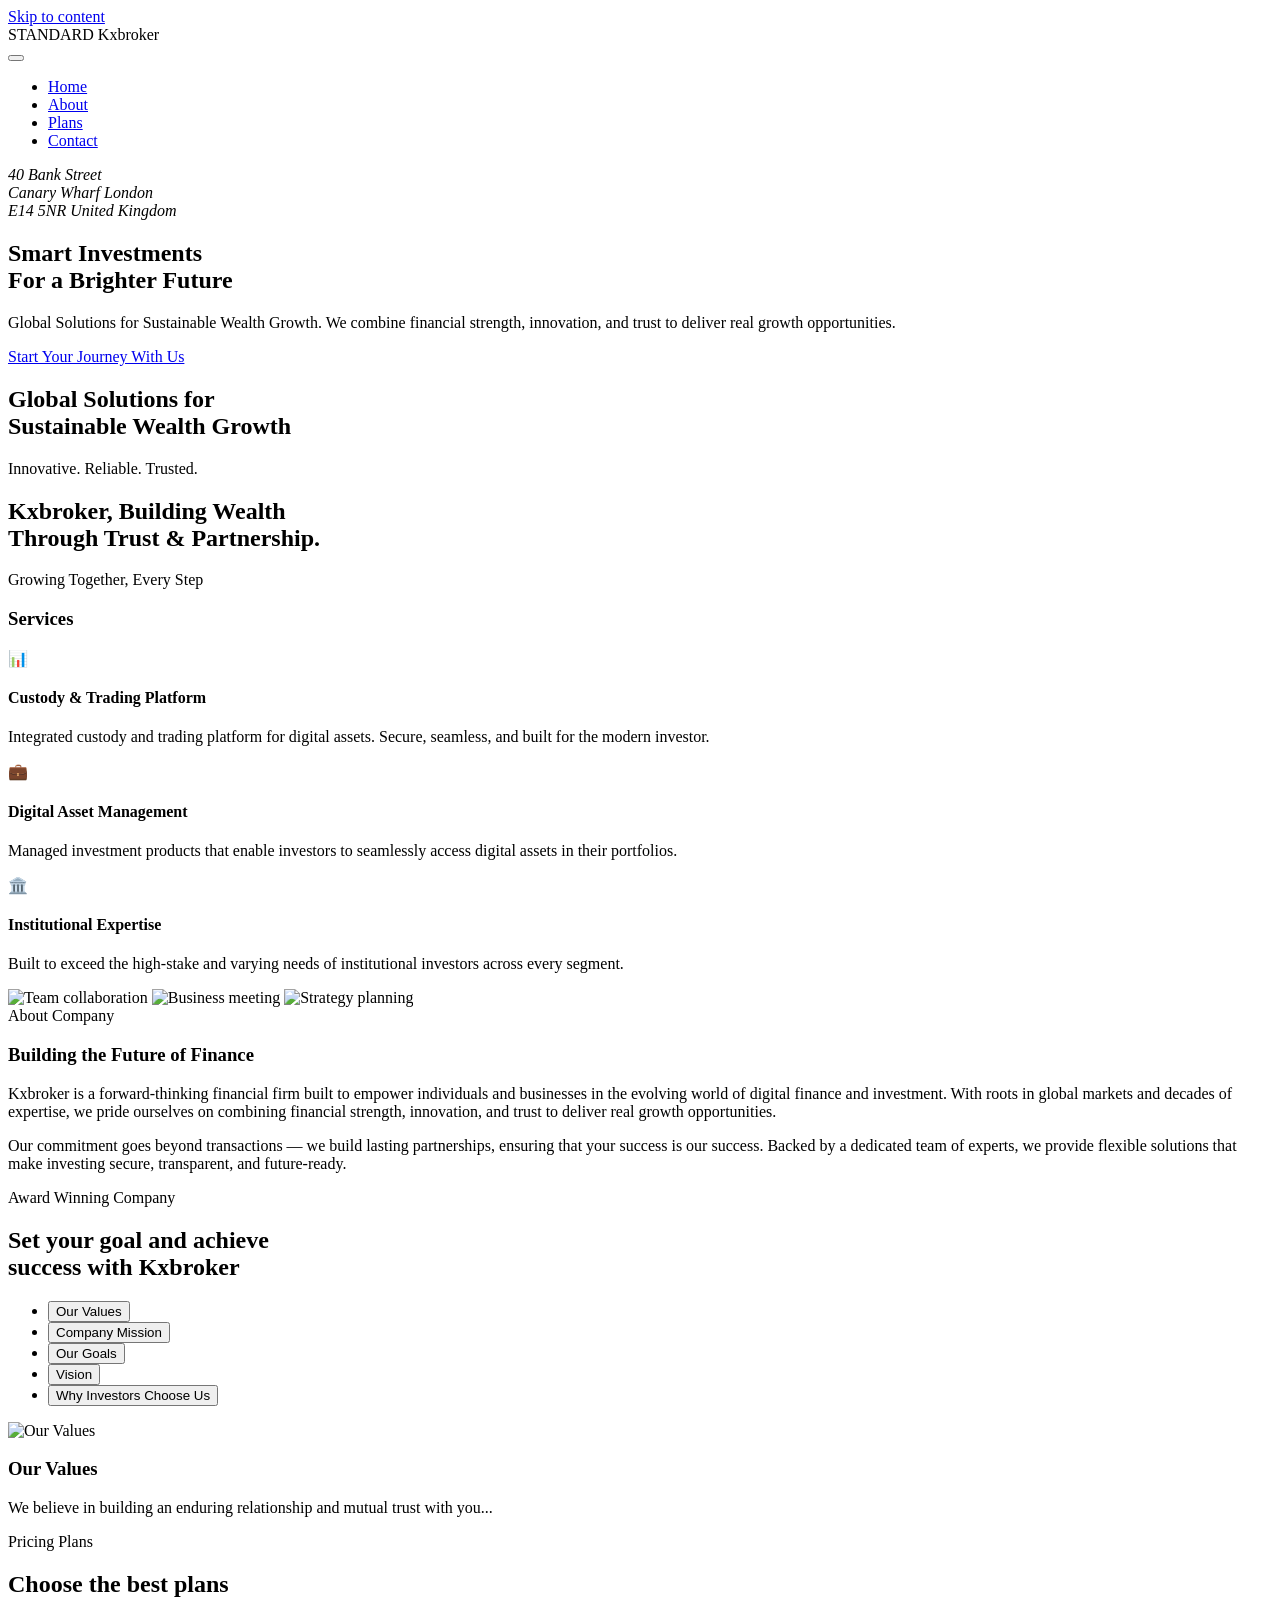
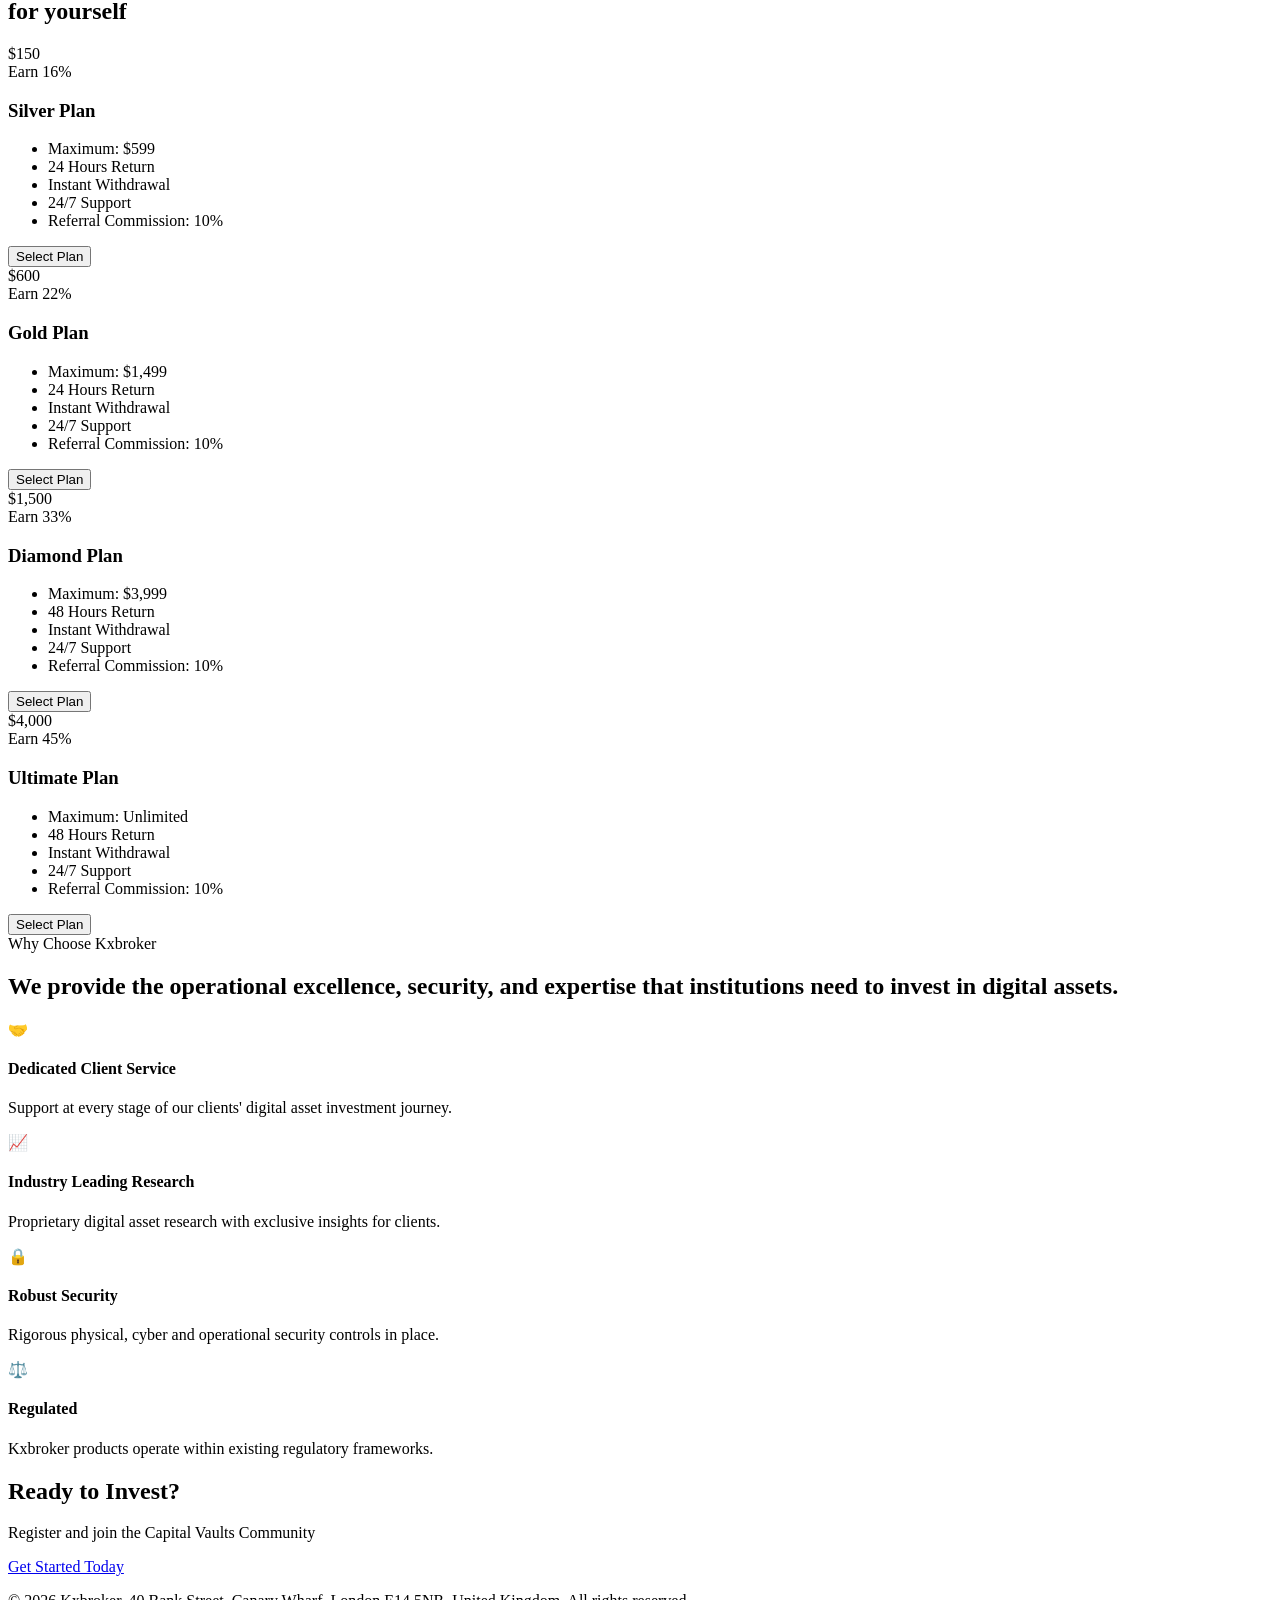
==== index.html @ 9b3bb91c "Rename index_Version2.html to index.html" ====
<!doctype html>
<html lang="en">
<head>
  <meta charset="utf-8" />
  <meta name="viewport" content="width=device-width,initial-scale=1" />
  <title>Kxbroker - Smart Investments For a Brighter Future</title>
  <meta name="description" content="Kxbroker — secure custody, trading, and digital asset management for institutional and retail investors. Responsive, accessible static landing page built with HTML, CSS and vanilla JavaScript." />

  <!-- Open Graph -->
  <meta property="og:title" content="Kxbroker - Smart Investments For a Brighter Future" />
  <meta property="og:description" content="Secure custody, trading, and digital asset management for institutional and retail investors." />
  <meta property="og:type" content="website" />
  <meta property="og:locale" content="en_GB" />
  <meta name="twitter:card" content="summary_large_image" />

  <!-- Fonts: preconnect + swap -->
  <link rel="preconnect" href="https://fonts.googleapis.com">
  <link rel="preconnect" href="https://fonts.gstatic.com" crossorigin>
  <link href="https://fonts.googleapis.com/css2?family=Inter:wght@300;400;500;600;700;800&display=swap" rel="stylesheet">

  <link rel="stylesheet" href="styles.css">

  <!-- Organization structured data -->
  <script type="application/ld+json">
  {
    "@context": "https://schema.org",
    "@type": "Organization",
    "name": "Kxbroker",
    "url": "https://example.com",
    "logo": "",
    "address": {
      "@type": "PostalAddress",
      "streetAddress": "40 Bank Street",
      "addressLocality": "Canary Wharf",
      "addressRegion": "London",
      "postalCode": "E14 5NR",
      "addressCountry": "GB"
    }
  }
  </script>
</head>
<body>
  <a class="skip-link" href="#main">Skip to content</a>

  <!-- Navbar -->
  <header class="sv-navbar" role="banner">
    <div class="sv-logo" aria-hidden="false">STANDARD <span>Kxbroker</span></div>

    <button id="sv-nav-toggle" class="sv-nav-toggle" aria-controls="sv-primary-nav" aria-expanded="false" aria-label="Open navigation">
      <span class="hamburger" aria-hidden="true"></span>
    </button>

    <nav id="sv-primary-nav" class="sv-nav" role="navigation" aria-label="Primary">
      <ul class="sv-nav-links">
        <li><a href="#home" aria-current="page">Home</a></li>
        <li><a href="#about">About</a></li>
        <li><a href="#plans">Plans</a></li>
        <li><a href="#contact">Contact</a></li>
      </ul>
    </nav>

    <address class="sv-address">
      40 Bank Street<br>Canary Wharf London<br>E14 5NR United Kingdom
    </address>
  </header>

  <main id="main" tabindex="-1">
    <!-- Hero -->
    <section class="sv-hero" id="home" aria-labelledby="hero-heading">
      <div class="diamond diamond-1" aria-hidden="true"></div>
      <h1 id="hero-heading">Smart Investments<br>For a <span class="highlight">Brighter</span> Future</h1>
      <p>Global Solutions for Sustainable Wealth Growth. We combine financial strength, innovation, and trust to deliver real growth opportunities.</p>
      <a href="#plans" class="sv-btn">Start Your Journey With Us</a>
    </section>

    <!-- Tagline -->
    <section class="sv-tagline" aria-labelledby="tagline-heading">
      <h2 id="tagline-heading">Global Solutions for<br>Sustainable Wealth Growth</h2>
      <div class="keywords">Innovative. Reliable. Trusted.</div>
    </section>

    <!-- Section Header -->
    <div class="sv-section-header">
      <h2>Kxbroker, Building Wealth<br>Through Trust &amp; Partnership.</h2>
      <div class="subtitle">Growing Together, Every Step</div>
    </div>

    <!-- Services -->
    <section class="sv-services" aria-labelledby="services-heading">
      <h3 id="services-heading" class="visually-hidden">Services</h3>
      <article class="sv-service-card" aria-labelledby="service-1-title">
        <div class="sv-service-icon" aria-hidden="true">📊</div>
        <h4 id="service-1-title">Custody &amp; Trading Platform</h4>
        <p>Integrated custody and trading platform for digital assets. Secure, seamless, and built for the modern investor.</p>
      </article>

      <article class="sv-service-card" aria-labelledby="service-2-title">
        <div class="sv-service-icon" aria-hidden="true">💼</div>
        <h4 id="service-2-title">Digital Asset Management</h4>
        <p>Managed investment products that enable investors to seamlessly access digital assets in their portfolios.</p>
      </article>

      <article class="sv-service-card" aria-labelledby="service-3-title">
        <div class="sv-service-icon" aria-hidden="true">🏛️</div>
        <h4 id="service-3-title">Institutional Expertise</h4>
        <p>Built to exceed the high-stake and varying needs of institutional investors across every segment.</p>
      </article>
    </section>

    <!-- About -->
    <section class="sv-about" id="about" aria-labelledby="about-heading">
      <div class="sv-about-images" aria-hidden="true">
        <img loading="lazy" src="https://images.unsplash.com/photo-1522071820081-009f0129c71c?w=800&h=1000&fit=crop&auto=format" alt="Team collaboration" class="img-tall">
        <img loading="lazy" src="https://images.unsplash.com/photo-1600880292203-757bb62b4baf?w=800&h=480&fit=crop&auto=format" alt="Business meeting">
        <img loading="lazy" src="https://images.unsplash.com/photo-1553877522-43269d4ea984?w=800&h=480&fit=crop&auto=format" alt="Strategy planning">
      </div>
      <div class="sv-about-text">
        <div class="subtitle">About Company</div>
        <h3 id="about-heading">Building the Future of Finance</h3>
        <p>Kxbroker is a forward-thinking financial firm built to empower individuals and businesses in the evolving world of digital finance and investment. With roots in global markets and decades of expertise, we pride ourselves on combining financial strength, innovation, and trust to deliver real growth opportunities.</p>
        <p>Our commitment goes beyond transactions — we build lasting partnerships, ensuring that your success is our success. Backed by a dedicated team of experts, we provide flexible solutions that make investing secure, transparent, and future-ready.</p>
      </div>
    </section>

    <!-- Tabs Section -->
    <section class="sv-tabs-section" aria-labelledby="tabs-heading">
      <div class="sv-tabs-header">
        <div class="subtitle">Award Winning Company</div>
        <h2 id="tabs-heading">Set your goal and achieve<br>success with Kxbroker</h2>

        <ul class="sv-tabs-nav" role="tablist" id="tabs-list">
          <li role="presentation"><button role="tab" aria-selected="true" data-index="0">Our Values</button></li>
          <li role="presentation"><button role="tab" aria-selected="false" data-index="1">Company Mission</button></li>
          <li role="presentation"><button role="tab" aria-selected="false" data-index="2">Our Goals</button></li>
          <li role="presentation"><button role="tab" aria-selected="false" data-index="3">Vision</button></li>
          <li role="presentation"><button role="tab" aria-selected="false" data-index="4">Why Investors Choose Us</button></li>
        </ul>
      </div>

      <div class="sv-tab-content active" data-tab="0" role="tabpanel">
        <img loading="lazy" src="https://images.unsplash.com/photo-1521791136064-7986c2920216?w=800&h=533&fit=crop&auto=format" alt="Our Values">
        <div class="sv-tab-text">
          <h3>Our Values</h3>
          <p>We believe in building an enduring relationship and mutual trust with you...</p>
        </div>
      </div>

      <div class="sv-tab-content" data-tab="1" role="tabpanel" hidden>
        <img loading="lazy" src="https://images.unsplash.com/photo-1531482615713-2afd69097998?w=800&h=533&fit=crop&auto=format" alt="Company Mission">
        <div class="sv-tab-text">
          <h3>Company Mission</h3>
          <p>Our mission is to create the most compelling Investment company of the 21st century...</p>
        </div>
      </div>

      <div class="sv-tab-content" data-tab="2" role="tabpanel" hidden>
        <img loading="lazy" src="https://images.unsplash.com/photo-1573164713714-d95e436ab8d6?w=800&h=533&fit=crop&auto=format" alt="Our Goals">
        <div class="sv-tab-text">
          <h3>Our Goals</h3>
          <p>Our goal is to enter the market of big players...</p>
        </div>
      </div>

      <div class="sv-tab-content" data-tab="3" role="tabpanel" hidden>
        <img loading="lazy" src="https://images.unsplash.com/photo-1552664730-d307ca884978?w=800&h=533&fit=crop&auto=format" alt="Vision">
        <div class="sv-tab-text">
          <h3>Vision</h3>
          <p>We go to the core of providing the best possible solutions always — Advanced AI technology to make investment strategies simpler and seamless.</p>
        </div>
      </div>

      <div class="sv-tab-content" data-tab="4" role="tabpanel" hidden>
        <img loading="lazy" src="https://images.unsplash.com/photo-1517245386807-bb43f82c33c4?w=800&h=533&fit=crop&auto=format" alt="Why Choose Us">
        <div class="sv-tab-text">
          <h3>Why Investors Choose Us</h3>
          <p>With the industry's longest track record, Kxbroker is the trusted partner for institutional and individual investors interested in digital currencies.</p>
        </div>
      </div>
    </section>

    <!-- Pricing -->
    <section class="sv-pricing" id="plans" aria-labelledby="pricing-heading">
      <div class="sv-section-header">
        <div class="subtitle">Pricing Plans</div>
        <h2 id="pricing-heading">Choose the best plans<br>for yourself</h2>
      </div>

      <div class="sv-pricing-grid">
        <div class="sv-pricing-card" aria-labelledby="plan-silver">
          <div class="price">$150</div>
          <div class="earn">Earn 16%</div>
          <h3 id="plan-silver">Silver Plan</h3>
          <ul>
            <li>Maximum: $599</li>
            <li>24 Hours Return</li>
            <li>Instant Withdrawal</li>
            <li>24/7 Support</li>
            <li>Referral Commission: 10%</li>
          </ul>
          <button class="sv-btn full-width" type="button">Select Plan</button>
        </div>

        <div class="sv-pricing-card featured" aria-labelledby="plan-gold">
          <div class="price">$600</div>
          <div class="earn">Earn 22%</div>
          <h3 id="plan-gold">Gold Plan</h3>
          <ul>
            <li>Maximum: $1,499</li>
            <li>24 Hours Return</li>
            <li>Instant Withdrawal</li>
            <li>24/7 Support</li>
            <li>Referral Commission: 10%</li>
          </ul>
          <button class="sv-btn full-width" type="button">Select Plan</button>
        </div>

        <div class="sv-pricing-card" aria-labelledby="plan-diamond">
          <div class="price">$1,500</div>
          <div class="earn">Earn 33%</div>
          <h3 id="plan-diamond">Diamond Plan</h3>
          <ul>
            <li>Maximum: $3,999</li>
            <li>48 Hours Return</li>
            <li>Instant Withdrawal</li>
            <li>24/7 Support</li>
            <li>Referral Commission: 10%</li>
          </ul>
          <button class="sv-btn full-width" type="button">Select Plan</button>
        </div>

        <div class="sv-pricing-card" aria-labelledby="plan-ultimate">
          <div class="price">$4,000</div>
          <div class="earn">Earn 45%</div>
          <h3 id="plan-ultimate">Ultimate Plan</h3>
          <ul>
            <li>Maximum: Unlimited</li>
            <li>48 Hours Return</li>
            <li>Instant Withdrawal</li>
            <li>24/7 Support</li>
            <li>Referral Commission: 10%</li>
          </ul>
          <button class="sv-btn full-width" type="button">Select Plan</button>
        </div>
      </div>
    </section>

    <!-- Why Choose -->
    <section class="sv-why" aria-labelledby="why-heading">
      <div class="sv-why-header">
        <div class="subtitle">Why Choose Kxbroker</div>
        <h2 id="why-heading">We provide the operational excellence, security, and expertise that institutions need to invest in digital assets.</h2>
      </div>
      <div class="sv-why-grid">
        <div class="sv-why-card">
          <div class="sv-why-icon" aria-hidden="true">🤝</div>
          <div>
            <h4>Dedicated Client Service</h4>
            <p>Support at every stage of our clients' digital asset investment journey.</p>
          </div>
        </div>
        <div class="sv-why-card">
          <div class="sv-why-icon" aria-hidden="true">📈</div>
          <div>
            <h4>Industry Leading Research</h4>
            <p>Proprietary digital asset research with exclusive insights for clients.</p>
          </div>
        </div>
        <div class="sv-why-card">
          <div class="sv-why-icon" aria-hidden="true">🔒</div>
          <div>
            <h4>Robust Security</h4>
            <p>Rigorous physical, cyber and operational security controls in place.</p>
          </div>
        </div>
        <div class="sv-why-card">
          <div class="sv-why-icon" aria-hidden="true">⚖️</div>
          <div>
            <h4>Regulated</h4>
            <p>Kxbroker products operate within existing regulatory frameworks.</p>
          </div>
        </div>
      </div>
    </section>

    <!-- CTA -->
    <section class="sv-cta" id="contact" aria-labelledby="cta-heading">
      <div class="diamond diamond-2" aria-hidden="true"></div>
      <h2 id="cta-heading">Ready to Invest?</h2>
      <p>Register and join the Capital Vaults Community</p>
      <a href="#plans" class="sv-btn">Get Started Today</a>
    </section>
  </main>

  <!-- Footer -->
  <footer class="sv-footer" role="contentinfo">
    <p>© 2026 Kxbroker. 40 Bank Street, Canary Wharf, London E14 5NR, United Kingdom. All rights reserved.</p>
  </footer>

  <script src="script.js" defer></script>
</body>
</html>
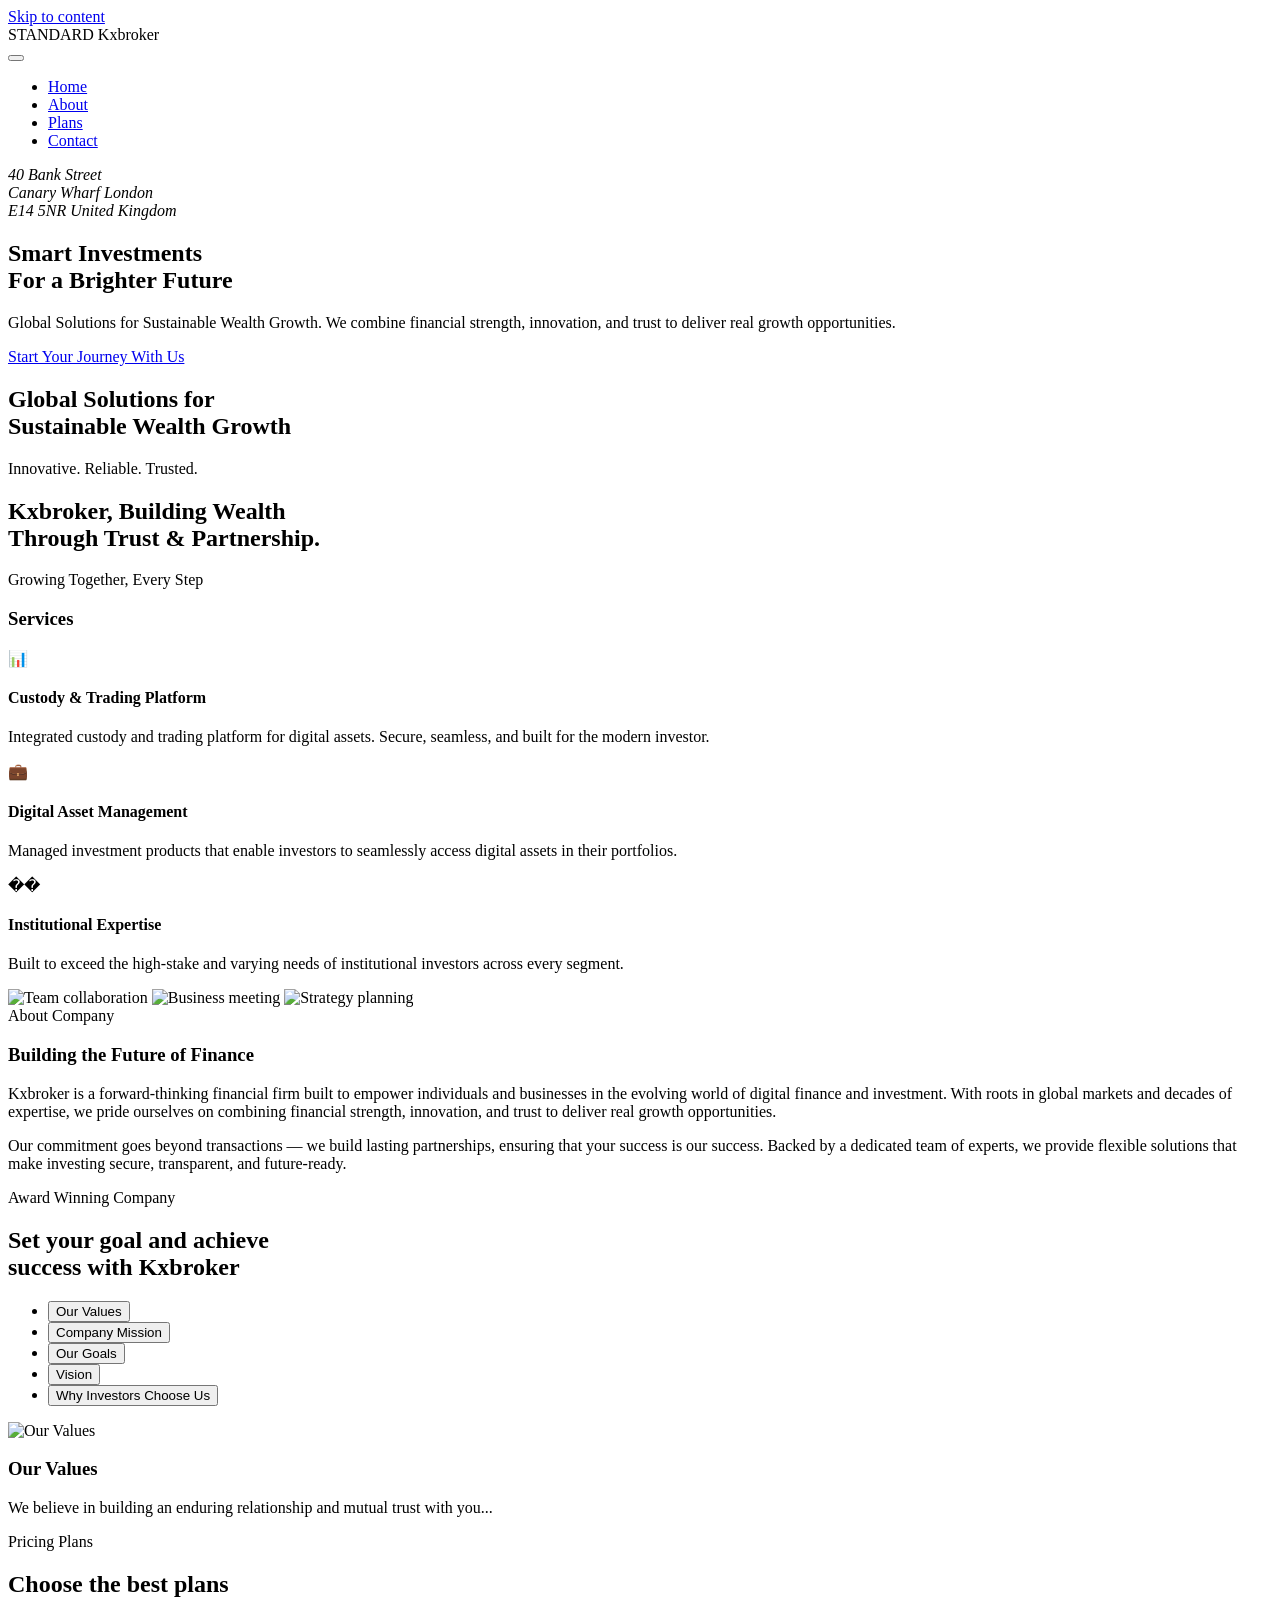
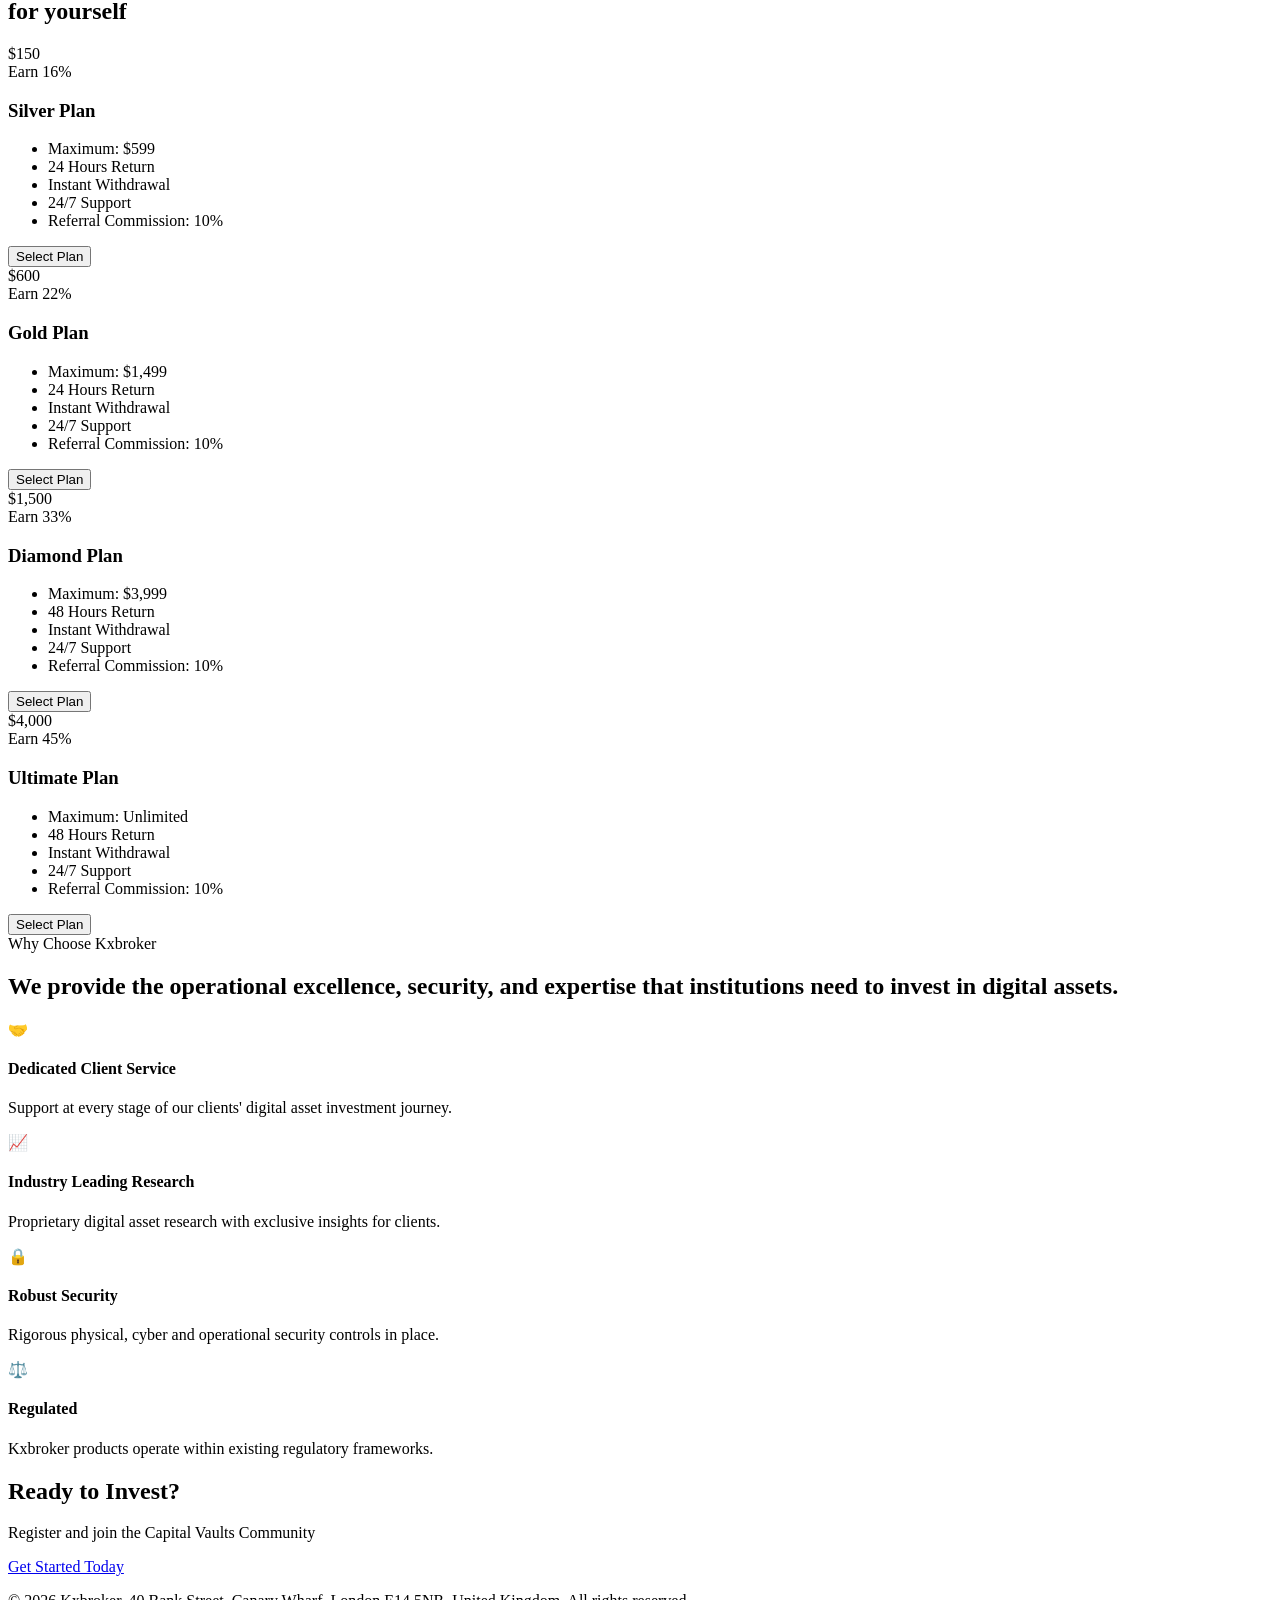
==== commit 6bd84d64: "Fix: reference assets from site root (/styles.css, /script.js) to ensure Vercel serves them" ====
--- a/index.html
+++ b/index.html
@@ -18,7 +18,7 @@
   <link rel="preconnect" href="https://fonts.gstatic.com" crossorigin>
   <link href="https://fonts.googleapis.com/css2?family=Inter:wght@300;400;500;600;700;800&display=swap" rel="stylesheet">
 
-  <link rel="stylesheet" href="styles.css">
+  <link rel="stylesheet" href="/styles.css">
 
   <!-- Organization structured data -->
   <script type="application/ld+json">
@@ -101,7 +101,7 @@
       </article>
 
       <article class="sv-service-card" aria-labelledby="service-3-title">
-        <div class="sv-service-icon" aria-hidden="true">🏛️</div>
+        <div class="sv-service-icon" aria-hidden="true">��️</div>
         <h4 id="service-3-title">Institutional Expertise</h4>
         <p>Built to exceed the high-stake and varying needs of institutional investors across every segment.</p>
       </article>
@@ -296,6 +296,6 @@
     <p>© 2026 Kxbroker. 40 Bank Street, Canary Wharf, London E14 5NR, United Kingdom. All rights reserved.</p>
   </footer>
 
-  <script src="script.js" defer></script>
+  <script src="/script.js" defer></script>
 </body>
 </html>
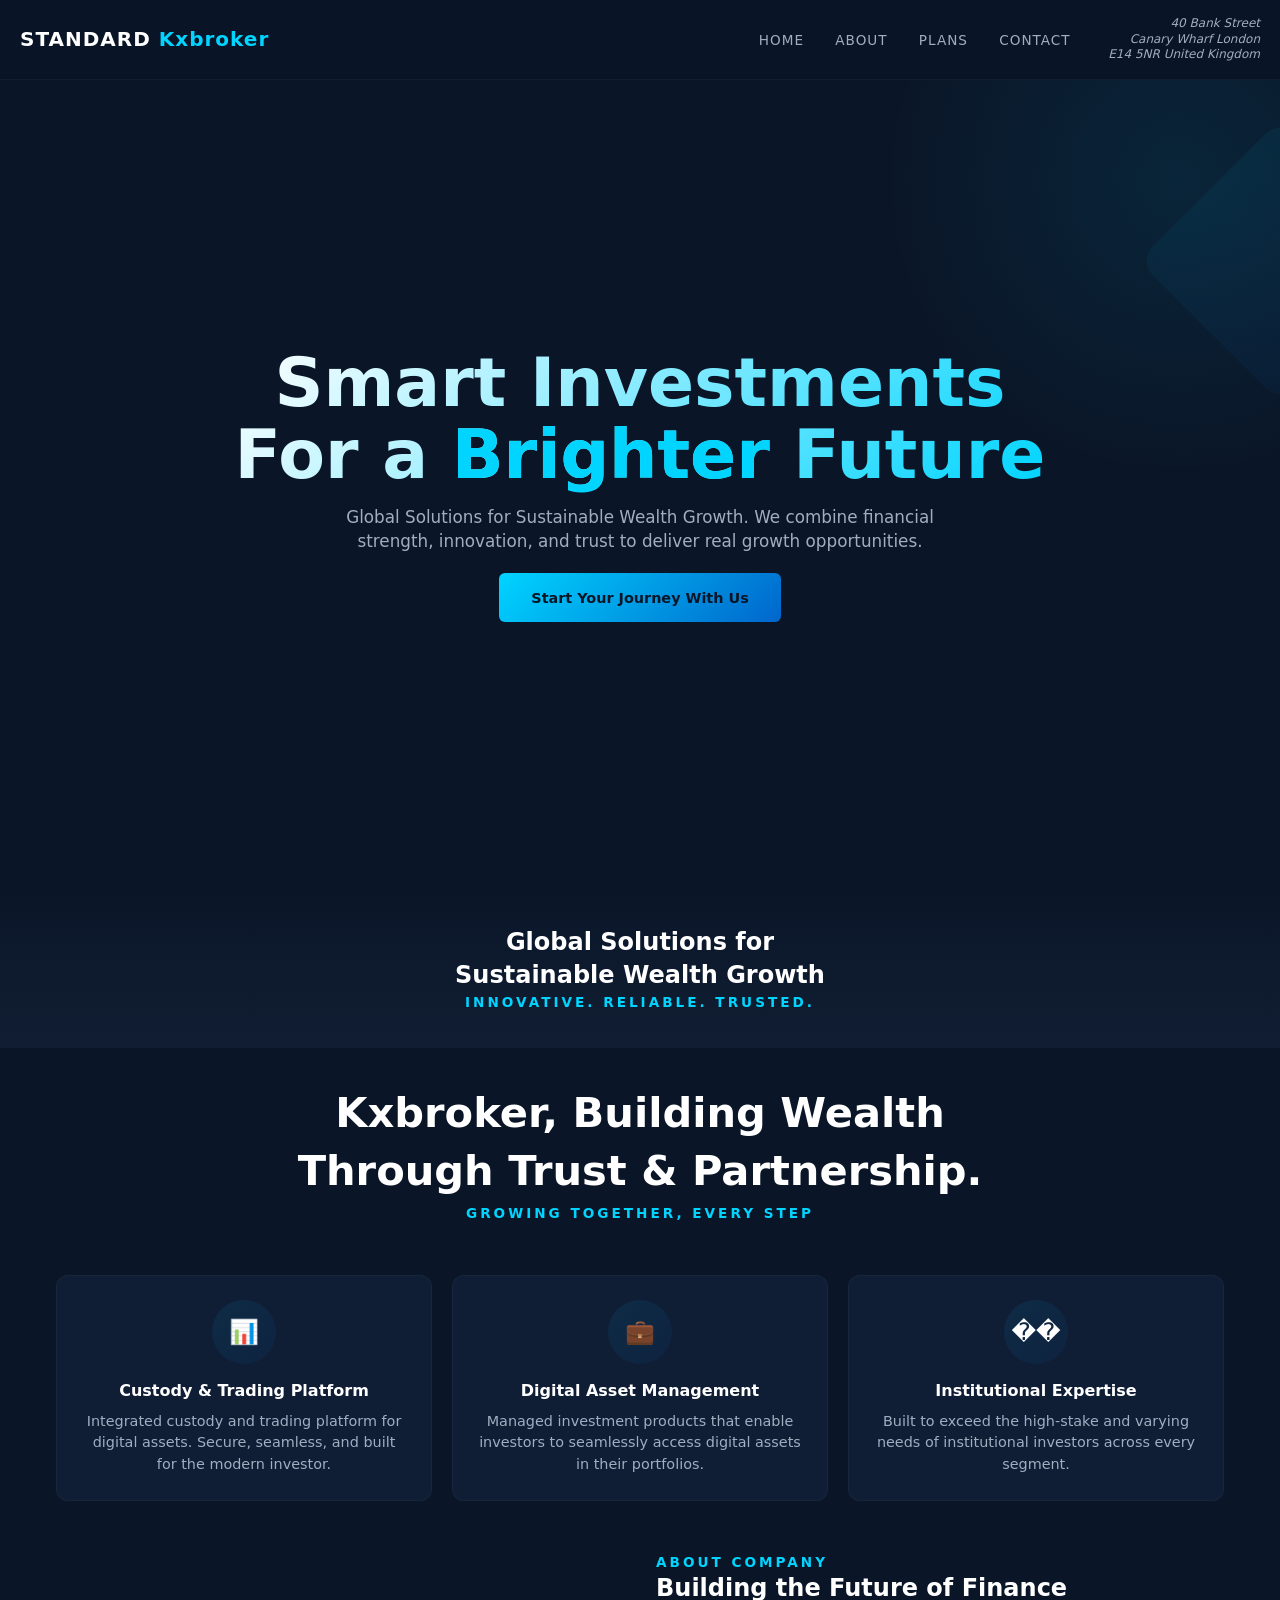
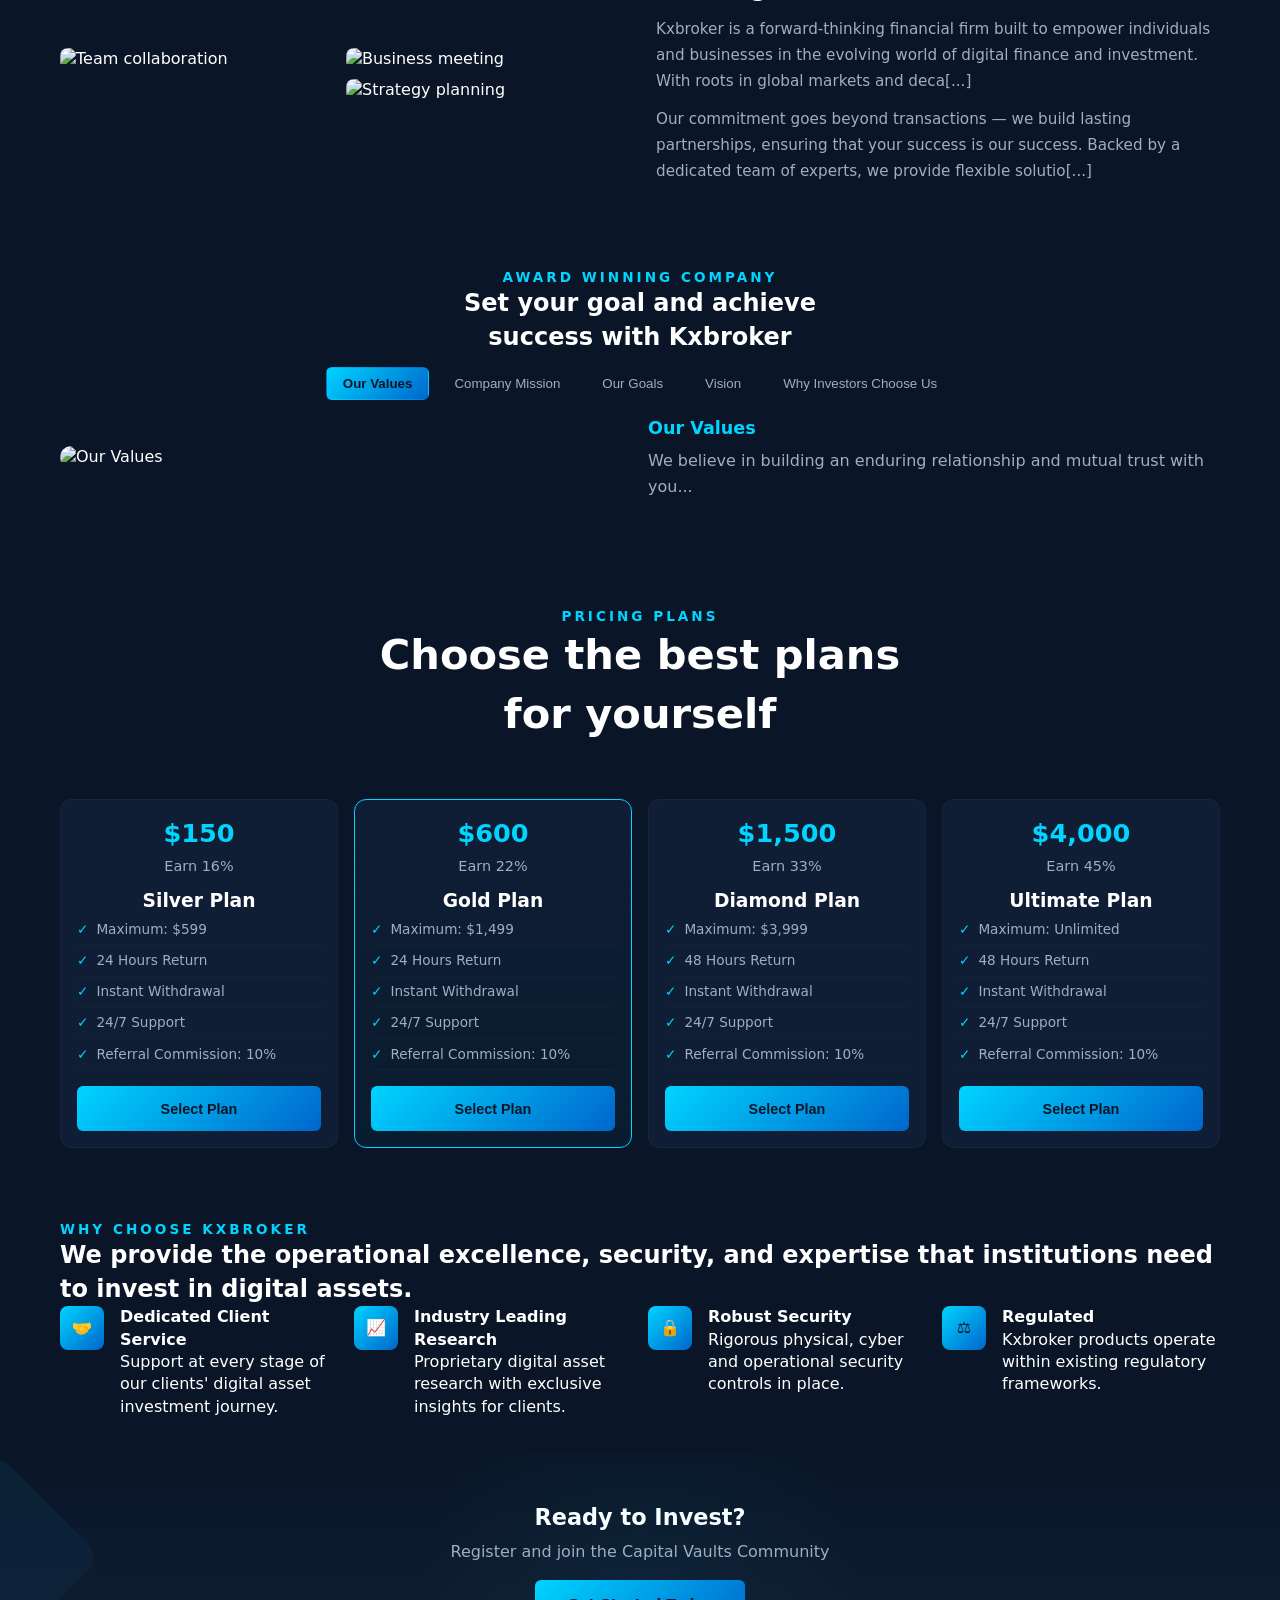
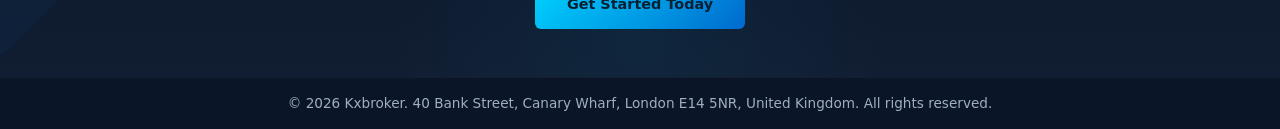
==== commit 942b7ba7: "Make asset paths relative for static deploy" ====
--- a/index.html
+++ b/index.html
@@ -4,7 +4,7 @@
   <meta charset="utf-8" />
   <meta name="viewport" content="width=device-width,initial-scale=1" />
   <title>Kxbroker - Smart Investments For a Brighter Future</title>
-  <meta name="description" content="Kxbroker — secure custody, trading, and digital asset management for institutional and retail investors. Responsive, accessible static landing page built with HTML, CSS and vanilla JavaScript." />
+  <meta name="description" content="Kxbroker — secure custody, trading, and digital asset management for institutional and retail investors. Responsive, accessible static landing page built with [...]">
 
   <!-- Open Graph -->
   <meta property="og:title" content="Kxbroker - Smart Investments For a Brighter Future" />
@@ -18,7 +18,7 @@
   <link rel="preconnect" href="https://fonts.gstatic.com" crossorigin>
   <link href="https://fonts.googleapis.com/css2?family=Inter:wght@300;400;500;600;700;800&display=swap" rel="stylesheet">
 
-  <link rel="stylesheet" href="/styles.css">
+  <link rel="stylesheet" href="styles.css">
 
   <!-- Organization structured data -->
   <script type="application/ld+json">
@@ -117,8 +117,8 @@
       <div class="sv-about-text">
         <div class="subtitle">About Company</div>
         <h3 id="about-heading">Building the Future of Finance</h3>
-        <p>Kxbroker is a forward-thinking financial firm built to empower individuals and businesses in the evolving world of digital finance and investment. With roots in global markets and decades of expertise, we pride ourselves on combining financial strength, innovation, and trust to deliver real growth opportunities.</p>
-        <p>Our commitment goes beyond transactions — we build lasting partnerships, ensuring that your success is our success. Backed by a dedicated team of experts, we provide flexible solutions that make investing secure, transparent, and future-ready.</p>
+        <p>Kxbroker is a forward-thinking financial firm built to empower individuals and businesses in the evolving world of digital finance and investment. With roots in global markets and deca[...]
+        <p>Our commitment goes beyond transactions — we build lasting partnerships, ensuring that your success is our success. Backed by a dedicated team of experts, we provide flexible solutio[...]
       </div>
     </section>
 
@@ -296,6 +296,6 @@
     <p>© 2026 Kxbroker. 40 Bank Street, Canary Wharf, London E14 5NR, United Kingdom. All rights reserved.</p>
   </footer>
 
-  <script src="/script.js" defer></script>
+  <script src="script.js" defer></script>
 </body>
 </html>
--- a/styles.css
+++ b/styles.css
@@ -0,0 +1,208 @@
+:root{
+  --navy:#0a1628;
+  --navy-light:#111d32;
+  --navy-card:#0f1d35;
+  --cyan:#00d4ff;
+  --blue:#0066cc;
+  --blue-dark:#004499;
+  --text-white:#ffffff;
+  --text-gray:#a0aec0;
+  --text-light:#e2e8f0;
+  --max-width:1200px;
+}
+
+/* Reset + base */
+*{box-sizing:border-box;margin:0;padding:0}
+html,body{height:100%}
+body{
+  font-family:'Inter',system-ui,-apple-system,Segoe UI,Roboto,"Helvetica Neue",Arial;
+  background:var(--navy);
+  color:var(--text-white);
+  min-height:100vh;
+  -webkit-font-smoothing:antialiased;
+  -moz-osx-font-smoothing:grayscale;
+  overflow-x:hidden;
+  line-height:1.4;
+}
+
+/* Skip link */
+.skip-link{
+  position:absolute;
+  left:1rem;
+  top:-40px;
+  background:#000;
+  color:#fff;
+  padding:0.5rem 0.75rem;
+  border-radius:4px;
+  z-index:200;
+  transition:top .2s;
+}
+.skip-link:focus{top:1rem; outline:3px solid var(--cyan)}
+
+/* Navbar */
+.sv-navbar{
+  display:flex;
+  gap:1rem;
+  align-items:center;
+  padding:1rem 1.25rem;
+  background:rgba(10,22,40,0.95);
+  backdrop-filter:blur(10px);
+  position:sticky;
+  top:0;
+  z-index:100;
+  border-bottom:1px solid rgba(255,255,255,0.04);
+}
+.sv-logo{font-size:1.25rem;font-weight:800;letter-spacing:1px;color:var(--text-white)}
+.sv-logo span{color:var(--cyan)}
+
+.sv-nav{margin-left:auto}
+.sv-nav-links{display:flex;gap:1.25rem;list-style:none}
+.sv-nav-links a{
+  color:var(--text-gray);
+  text-decoration:none;
+  font-size:.85rem;
+  font-weight:500;
+  transition:color .2s;
+  text-transform:uppercase;
+  letter-spacing:1px;
+  padding:.35rem;
+  border-radius:4px;
+}
+.sv-nav-links a:hover,.sv-nav-links a:focus{color:var(--cyan); outline:none}
+.sv-address{font-size:.75rem;color:var(--text-gray);text-align:right;line-height:1.3;margin-left:1rem}
+
+/* Mobile nav toggle */
+.sv-nav-toggle{
+  display:none;
+  background:transparent;
+  border:0;
+  cursor:pointer;
+  margin-left:auto;
+}
+.sv-nav-toggle .hamburger{
+  display:inline-block;
+  width:26px;height:2px;background:var(--text-white);position:relative;
+}
+.sv-nav-toggle .hamburger::before,.sv-nav-toggle .hamburger::after{
+  content:"";position:absolute;left:0;width:26px;height:2px;background:var(--text-white);transition:transform .25s,top .25s;
+}
+.sv-nav-toggle .hamburger::before{top:-8px}
+.sv-nav-toggle .hamburger::after{top:8px}
+
+/* Hero */
+.sv-hero{
+  min-height:90vh;
+  display:flex;
+  flex-direction:column;
+  justify-content:center;
+  align-items:center;
+  text-align:center;
+  padding:3.5rem 1.25rem;
+  position:relative;
+  overflow:hidden;
+}
+.sv-hero::before{
+  content:'';position:absolute;width:600px;height:600px;background:radial-gradient(circle,rgba(0,212,255,0.08) 0%,transparent 70%);top:-200px;right:-200px;border-radius:50%;
+}
+.sv-hero h1{font-size:clamp(2.5rem,6vw,4.25rem);font-weight:800;line-height:1.05;margin-bottom:1rem;background:linear-gradient(135deg,#fff,var(--cyan));-webkit-background-clip:text;-webkit-text-fill-color:transparent;background-clip:text}
+.highlight{color:var(--cyan);-webkit-text-fill-color:var(--cyan)}
+.sv-hero p{font-size:1.05rem;color:var(--text-gray);max-width:640px;margin-bottom:1.25rem}
+
+/* Buttons */
+.sv-btn{
+  display:inline-block;padding:0.9rem 2rem;background:linear-gradient(135deg,var(--cyan),var(--blue));color:var(--navy);text-decoration:none;font-weight:700;font-size:.9rem;border-radius:6px;border:0;cursor:pointer;
+}
+.sv-btn:hover{transform:translateY(-3px);box-shadow:0 10px 30px rgba(0,212,255,0.18)}
+.full-width{width:100%}
+
+/* Tagline and headers */
+.sv-tagline{padding:2.25rem 1.25rem;text-align:center;background:linear-gradient(180deg,var(--navy),var(--navy-light))}
+.keywords{color:var(--cyan);font-weight:600;letter-spacing:3px;text-transform:uppercase;font-size:.85rem}
+.sv-section-header{text-align:center;padding:2.25rem 1.25rem}
+.sv-section-header h2{font-size:clamp(1.6rem,3.5vw,2.6rem);font-weight:700;margin-bottom:.25rem}
+.subtitle{color:var(--cyan);font-size:.85rem;letter-spacing:3px;text-transform:uppercase;font-weight:600}
+
+/* Services */
+.sv-services{display:grid;grid-template-columns:repeat(auto-fit,minmax(240px,1fr));gap:1.25rem;padding:1rem;max-width:var(--max-width);margin:0 auto}
+.sv-service-card{background:var(--navy-card);border:1px solid rgba(255,255,255,0.04);border-radius:12px;padding:1.5rem;text-align:center;position:relative;overflow:hidden;transition:transform .2s}
+.sv-service-card::before{content:"";position:absolute;top:0;left:0;right:0;height:3px;background:linear-gradient(90deg,var(--cyan),var(--blue));transform:scaleX(0);transition:transform .25s}
+.sv-service-card:hover::before{transform:scaleX(1)}
+.sv-service-icon{width:64px;height:64px;margin:0 auto 1rem;background:linear-gradient(135deg,rgba(0,212,255,0.08),rgba(0,102,204,0.08));border-radius:50%;display:flex;align-items:center;justify-content:center;font-size:1.5rem}
+.sv-service-card h4{font-size:1rem;margin-bottom:.5rem;font-weight:600}
+.sv-service-card p{color:var(--text-gray);font-size:.9rem;line-height:1.5}
+
+/* About */
+.sv-about{display:grid;grid-template-columns:1fr 1fr;gap:2rem;padding:2.25rem 1.25rem;max-width:var(--max-width);margin:0 auto;align-items:center}
+.sv-about-images{display:grid;grid-template-columns:1fr 1fr;gap:.5rem;position:relative}
+.sv-about-images img{width:100%;border-radius:8px;object-fit:cover}
+.img-tall{grid-row:span 2;height:100%}
+.sv-about-text h3{font-size:1.5rem;margin-bottom:.75rem;font-weight:700}
+.sv-about-text p{color:var(--text-gray);line-height:1.7;margin-bottom:.75rem;font-size:.95rem}
+
+/* Tabs */
+.sv-tabs-section{padding:2.25rem 1.25rem;max-width:var(--max-width);margin:0 auto}
+.sv-tabs-header{text-align:center;margin-bottom:1rem}
+.sv-tabs-nav{display:flex;flex-wrap:wrap;gap:.5rem;justify-content:center;list-style:none;padding:0;margin:.75rem 0}
+.sv-tabs-nav button{padding:.5rem 1rem;border-radius:6px;background:transparent;border:1px solid transparent;color:var(--text-gray);cursor:pointer}
+.sv-tabs-nav button[aria-selected="true"]{background:linear-gradient(135deg,var(--cyan),var(--blue));color:var(--navy);font-weight:600}
+.sv-tab-content{display:none;grid-template-columns:1fr 1fr;gap:1rem;align-items:center;animation:fadeIn .45s ease}
+.sv-tab-content.active{display:grid}
+.sv-tab-content img{width:100%;border-radius:12px;object-fit:cover;max-height:350px}
+.sv-tab-text h3{font-size:1.1rem;margin-bottom:.5rem;color:var(--cyan)}
+.sv-tab-text p{color:var(--text-gray);line-height:1.6}
+
+/* Pricing */
+.sv-pricing{padding:2.25rem 1.25rem;max-width:var(--max-width);margin:0 auto}
+.sv-pricing-grid{display:grid;grid-template-columns:repeat(auto-fit,minmax(220px,1fr));gap:1rem;margin-top:1rem}
+.sv-pricing-card{background:var(--navy-card);border:1px solid rgba(255,255,255,0.04);border-radius:12px;padding:1rem;text-align:center;transition:transform .2s}
+.sv-pricing-card.featured{border-color:var(--cyan);background:linear-gradient(180deg,var(--navy-card),rgba(0,212,255,0.03))}
+.price{font-size:1.6rem;font-weight:800;color:var(--cyan);margin-bottom:.25rem}
+.earn{color:var(--text-gray);font-size:.9rem;margin-bottom:.75rem}
+.sv-pricing-card ul{list-style:none;text-align:left;margin-bottom:1rem;padding:0}
+.sv-pricing-card ul li{padding:.35rem 0;color:var(--text-gray);font-size:.85rem;border-bottom:1px solid rgba(255,255,255,0.02)}
+.sv-pricing-card ul li::before{content:"✓";color:var(--cyan);margin-right:.5rem;font-weight:bold}
+
+/* Why */
+.sv-why{padding:2.25rem 1.25rem;max-width:var(--max-width);margin:0 auto}
+.sv-why-grid{display:grid;grid-template-columns:repeat(auto-fit,minmax(240px,1fr));gap:1rem}
+.sv-why-card{display:flex;gap:1rem;align-items:flex-start}
+.sv-why-icon{width:44px;height:44px;min-width:44px;background:linear-gradient(135deg,var(--cyan),var(--blue));border-radius:8px;display:flex;align-items:center;justify-content:center;color:var(--navy)}
+
+/* CTA */
+.sv-cta{padding:3rem 1.25rem;text-align:center;background:linear-gradient(180deg,var(--navy),var(--navy-light));position:relative;overflow:hidden}
+.sv-cta::before{content:'';position:absolute;width:500px;height:500px;background:radial-gradient(circle,rgba(0,212,255,0.06) 0%,transparent 70%);bottom:-200px;left:50%;transform:translateX(-50%);border-radius:50%}
+.sv-cta h2{font-size:1.4rem;margin-bottom:.5rem}
+.sv-cta p{color:var(--text-gray);margin-bottom:1rem}
+
+/* Footer */
+.sv-footer{padding:1rem;text-align:center;border-top:1px solid rgba(255,255,255,0.04);color:var(--text-gray);font-size:.85rem}
+
+/* Decorative diamonds */
+.diamond{position:absolute;width:200px;height:200px;background:linear-gradient(135deg,var(--cyan),var(--blue));transform:rotate(45deg);border-radius:20px;opacity:0.06;pointer-events:none}
+.diamond-1{top:10%;right:-100px}
+.diamond-2{bottom:20%;left:-80px;width:150px;height:150px}
+
+/* Animations */
+@keyframes fadeIn{from{opacity:0;transform:translateY(16px)}to{opacity:1;transform:none}}
+
+/* Utility */
+.visually-hidden{position:absolute!important;height:1px;width:1px;overflow:hidden;clip:rect(1px,1px,1px,1px);white-space:nowrap}
+.full-width{display:block}
+
+/* Focus (accessibility) */
+:focus{outline:3px solid rgba(0,212,255,0.12);outline-offset:3px}
+:focus-visible{outline:3px solid var(--cyan);outline-offset:2px}
+
+/* Responsive */
+@media (max-width:860px){
+  .sv-about{grid-template-columns:1fr}
+  .sv-nav-links{display:flex;flex-direction:column;gap:.5rem;padding:1rem}
+  .sv-nav{position:absolute;top:64px;right:1rem;background:rgba(10,22,40,0.98);border-radius:8px;padding:.5rem;box-shadow:0 8px 24px rgba(0,0,0,0.6);display:none}
+  .sv-nav.show{display:block}
+  .sv-nav-toggle{display:block}
+  .sv-address{display:none}
+}
+@media (max-width:480px){
+  .sv-hero h1{font-size:clamp(1.6rem,8vw,2.4rem)}
+  .sv-pricing-grid{grid-template-columns:1fr}
+}
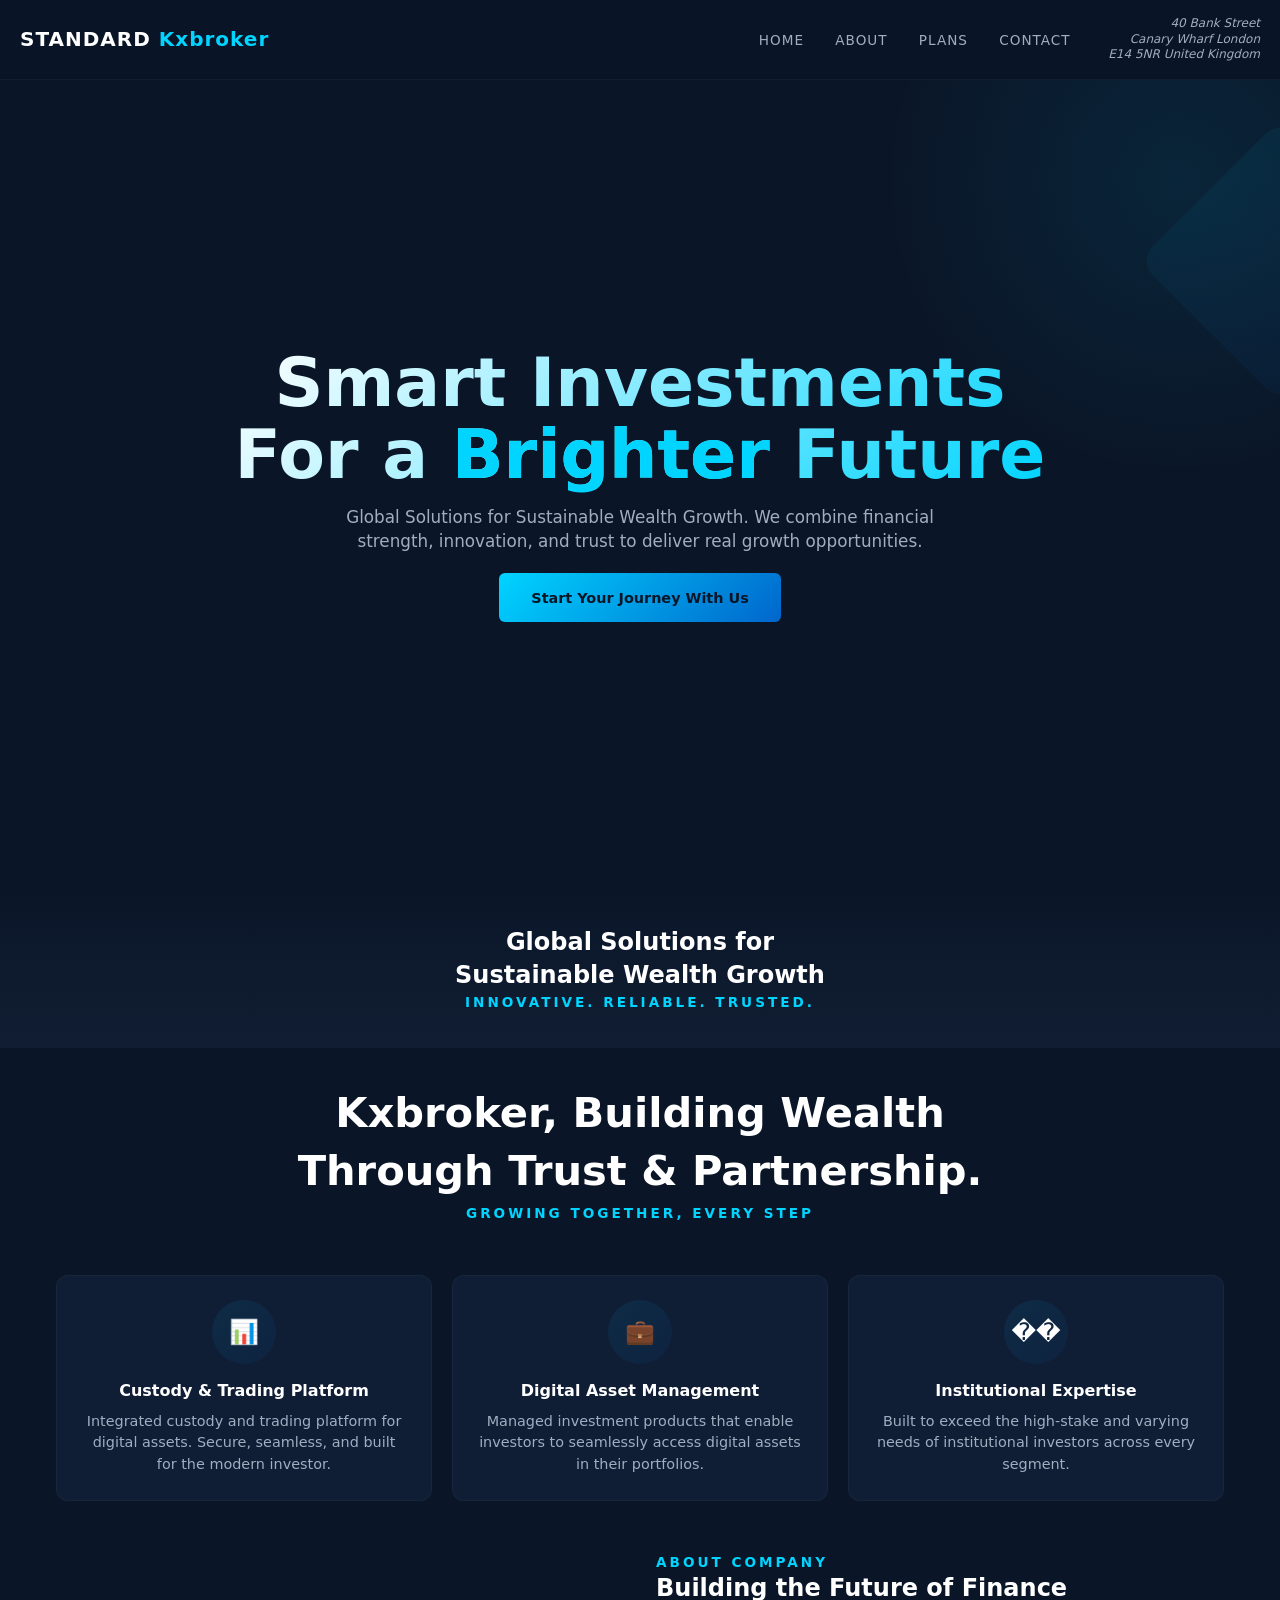
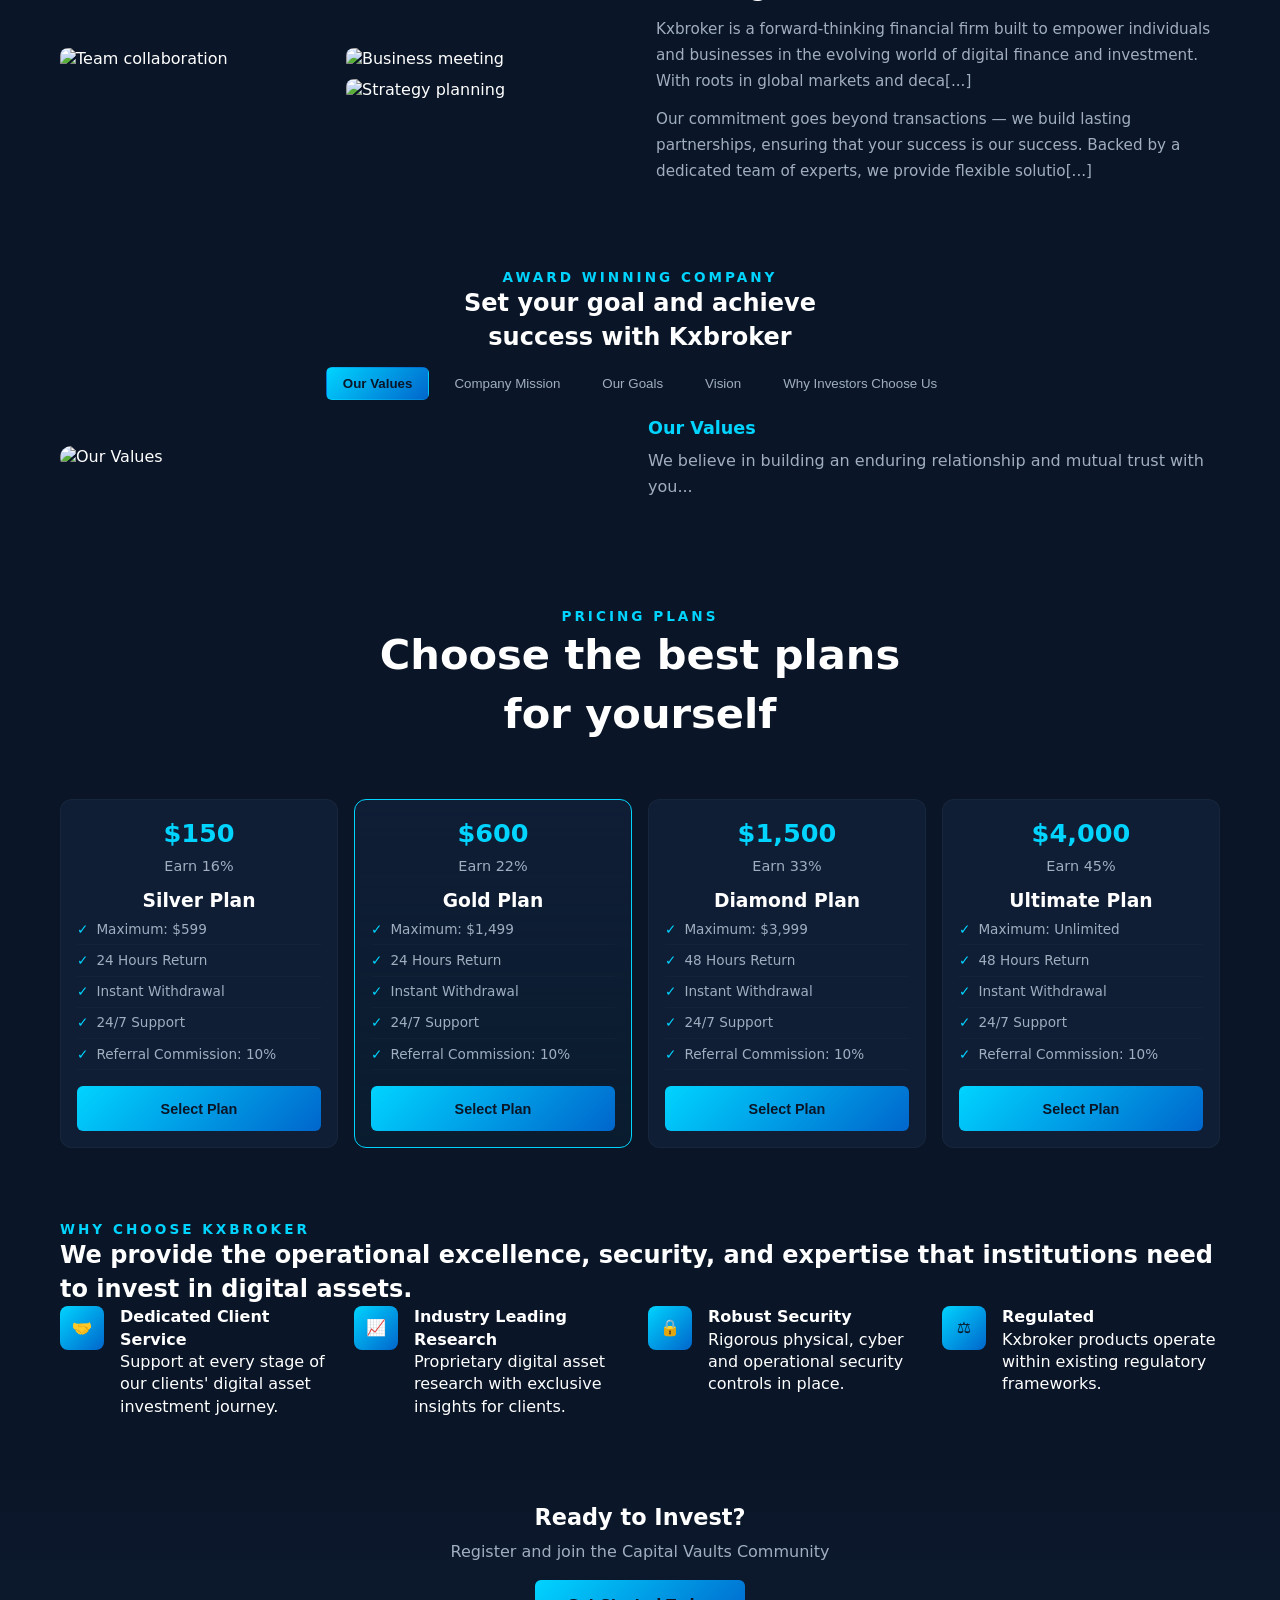
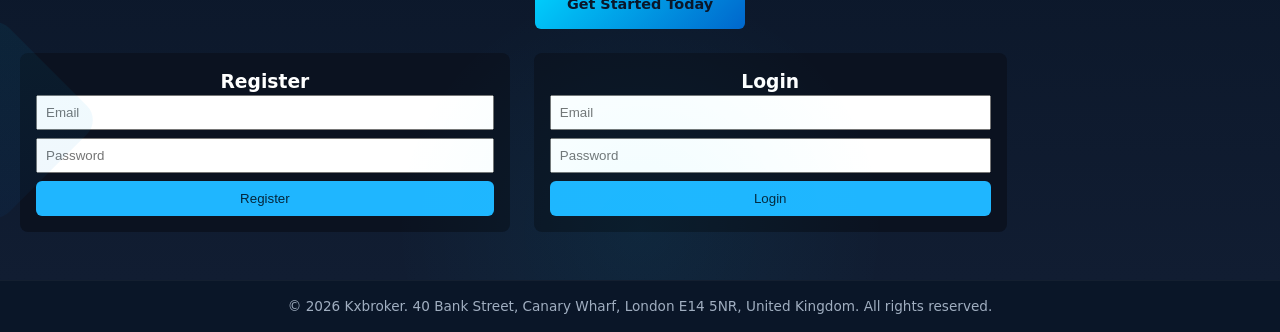
==== commit 3872ff40: "Add register/login forms and load module script (frontend auth)" ====
--- a/index.html
+++ b/index.html
@@ -288,6 +288,23 @@
       <h2 id="cta-heading">Ready to Invest?</h2>
       <p>Register and join the Capital Vaults Community</p>
       <a href="#plans" class="sv-btn">Get Started Today</a>
+
+      <!-- Authentication forms: register and login -->
+      <div class="auth-forms" style="margin-top:24px; display:flex; gap:24px; flex-wrap:wrap;">
+        <form id="registerForm" style="background:#0b1220;padding:16px;border-radius:8px;min-width:260px;">
+          <h3 style="margin-top:0;color:#fff">Register</h3>
+          <input id="regEmail" name="email" type="email" placeholder="Email" required style="width:100%;padding:8px;margin-bottom:8px;">
+          <input id="regPassword" name="password" type="password" placeholder="Password" required style="width:100%;padding:8px;margin-bottom:8px;">
+          <button type="submit" style="width:100%;padding:10px;background:#1fb6ff;border:none;color:#04263b;border-radius:6px;">Register</button>
+        </form>
+
+        <form id="loginForm" style="background:#0b1220;padding:16px;border-radius:8px;min-width:260px;">
+          <h3 style="margin-top:0;color:#fff">Login</h3>
+          <input id="logEmail" name="email" type="email" placeholder="Email" required style="width:100%;padding:8px;margin-bottom:8px;">
+          <input id="logPassword" name="password" type="password" placeholder="Password" required style="width:100%;padding:8px;margin-bottom:8px;">
+          <button type="submit" style="width:100%;padding:10px;background:#1fb6ff;border:none;color:#04263b;border-radius:6px;">Login</button>
+        </form>
+      </div>
     </section>
   </main>
 
@@ -296,6 +313,6 @@
     <p>© 2026 Kxbroker. 40 Bank Street, Canary Wharf, London E14 5NR, United Kingdom. All rights reserved.</p>
   </footer>
 
-  <script src="script.js" defer></script>
+  <script type="module" src="script.js" defer></script>
 </body>
 </html>
